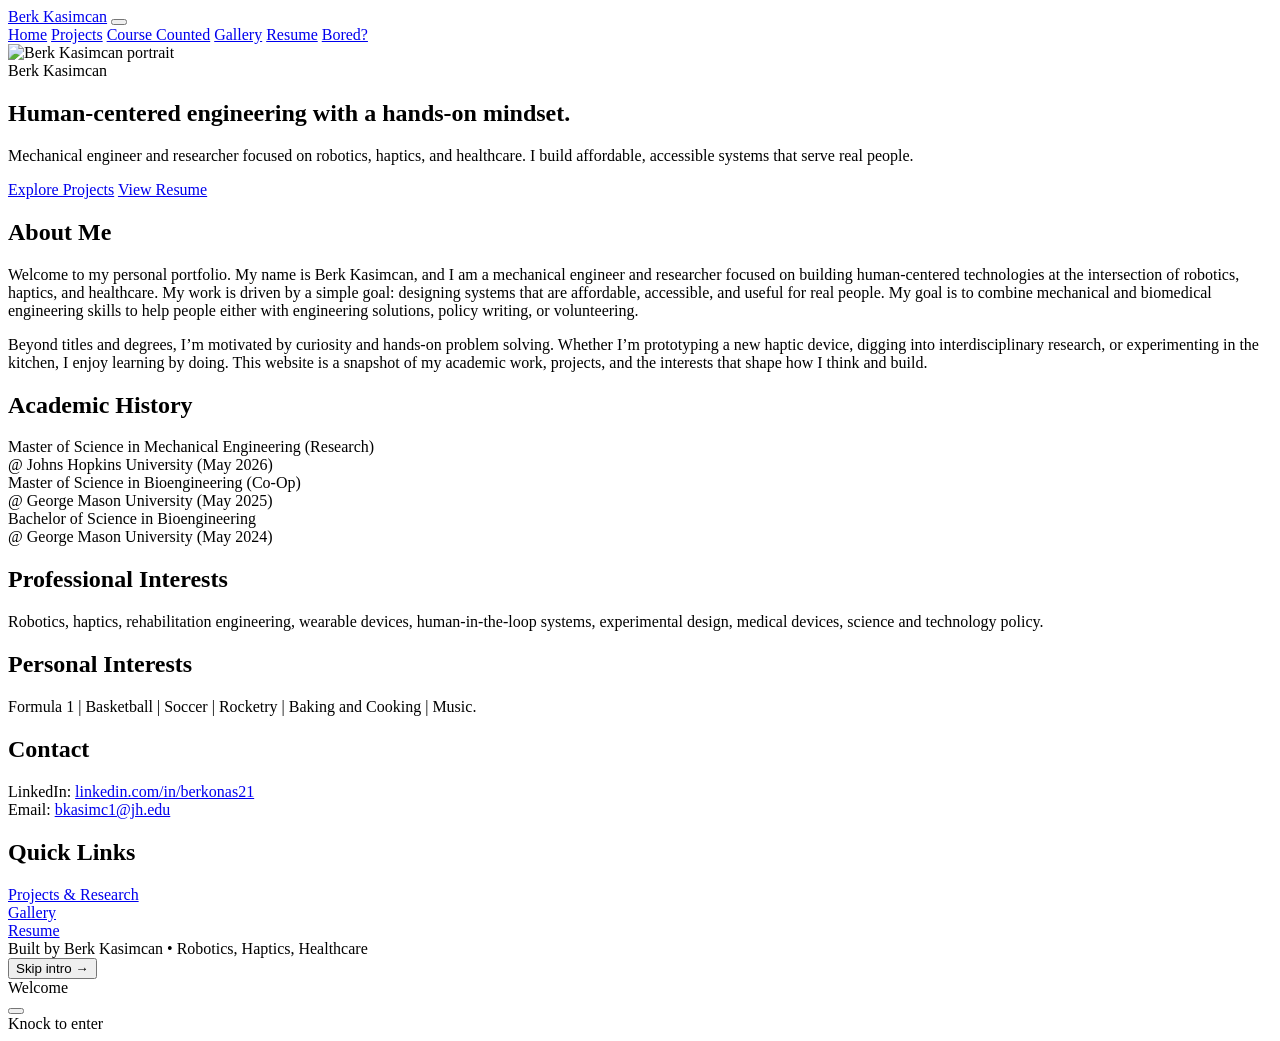
==== index.html @ 5b5a4e98 "Update index.html" ====
<!DOCTYPE html>
<html lang="en">
<head>
  <meta charset="UTF-8" />
  <meta name="viewport" content="width=device-width, initial-scale=1.0" />
  <title>Berk Kasimcan | Portfolio</title>
  <link rel="preconnect" href="https://fonts.googleapis.com" />
  <link rel="preconnect" href="https://fonts.gstatic.com" crossorigin />
  <link href="https://fonts.googleapis.com/css2?family=Manrope:wght@300;400;500;600;700&display=swap" rel="stylesheet" />
  <link rel="stylesheet" href="styles.css" />
</head>
<body>
  <div class="page">
    <header class="header">
      <nav class="nav">
        <a class="brand" href="index.html">Berk Kasimcan</a>
        <button class="nav-toggle" type="button" aria-label="Toggle navigation" aria-expanded="false" aria-controls="site-nav-links">
          <span></span>
          <span></span>
          <span></span>
        </button>
        <div class="nav-links" id="site-nav-links">
          <a href="index.html">Home</a>
          <a href="projects.html">Projects</a>
          <a href="courses.html">Course Counted</a>
          <a href="gallery.html">Gallery</a>
          <a href="resume.html">Resume</a>
          <a href="bored.html" target="_blank" rel="noopener">Bored?</a>
        </div>
      </nav>
    </header>

    <section class="hero">
      <div class="profile-block">
        <div class="profile-frame">
          <img
            src="assets/optimized/images/profile/IMG_0313.jpg"
            alt="Berk Kasimcan portrait"
            width="2400"
            height="3000"
            fetchpriority="high"
            decoding="async"
            onerror="this.onerror=null;this.src='assets/images/profile/IMG_0313.png';"
          />
        </div>
        <div class="profile-name">Berk Kasimcan</div>
      </div>
      <div class="hero-copy">
        <h1>Human-centered engineering with a hands-on mindset.</h1>
        <p>
          Mechanical engineer and researcher focused on robotics, haptics, and healthcare.
          I build affordable, accessible systems that serve real people.
        </p>
        <div class="cta-row">
          <a class="button" href="projects.html">Explore Projects</a>
          <a class="button secondary" href="resume.html">View Resume</a>
        </div>
      </div>
    </section>

    <section class="section">
      <div class="card">
        <h2>About Me</h2>
        <p>
          Welcome to my personal portfolio. My name is Berk Kasimcan, and I am a mechanical engineer and researcher
          focused on building human-centered technologies at the intersection of robotics, haptics, and healthcare.
          My work is driven by a simple goal: designing systems that are affordable, accessible, and useful for real people.
          My goal is to combine mechanical and biomedical engineering skills to help people either with engineering solutions,
          policy writing, or volunteering.
        </p>
        <p>
          Beyond titles and degrees, I’m motivated by curiosity and hands-on problem solving. Whether I’m prototyping a new
          haptic device, digging into interdisciplinary research, or experimenting in the kitchen, I enjoy learning by doing.
          This website is a snapshot of my academic work, projects, and the interests that shape how I think and build.
        </p>
      </div>

      <div class="stack">
        <div class="card">
          <h2>Academic History</h2>
          <div class="info-list">
            <div>
              Master of Science in Mechanical Engineering (Research)
              <span><br>@ Johns Hopkins University (May 2026)</span>
            </div>
            <div>
              Master of Science in Bioengineering (Co-Op)
              <span><br>@ George Mason University (May 2025)</span>
            </div>
            <div>
              Bachelor of Science in Bioengineering
              <span><br>@ George Mason University (May 2024)</span>
            </div>
          </div>
        </div>

        <div class="card">
          <h2>Professional Interests</h2>
          <p>
            Robotics, haptics, rehabilitation engineering, wearable devices, human-in-the-loop systems, experimental design,
            medical devices, science and technology policy.
          </p>
          <h2>Personal Interests</h2>
          <p>
            Formula 1 | Basketball | Soccer | Rocketry | Baking and Cooking | Music.
          </p>
        </div>
      </div>

      <div class="stack">
        <div class="card">
          <h2>Contact</h2>
          <div class="info-list">
            <div>LinkedIn: <span><a href="https://www.linkedin.com/in/berkonas21/" target="_blank" rel="noopener">linkedin.com/in/berkonas21</a></span></div>
            <div>Email: <span><a href="mailto:bkasimc1@jh.edu">bkasimc1@jh.edu</a></span></div>
          </div>
        </div>
        <div class="card">
          <h2>Quick Links</h2>
          <div class="info-list">
            <div><a href="projects.html">Projects & Research</a></div>
            <div><a href="gallery.html">Gallery</a></div>
            <div><a href="resume.html">Resume</a></div>
          </div>
        </div>
      </div>
    </section>

    <footer class="footer">
      Built by Berk Kasimcan • Robotics, Haptics, Healthcare
    </footer>
  </div>
  <script src="script.js" defer></script>
</body>
</html>
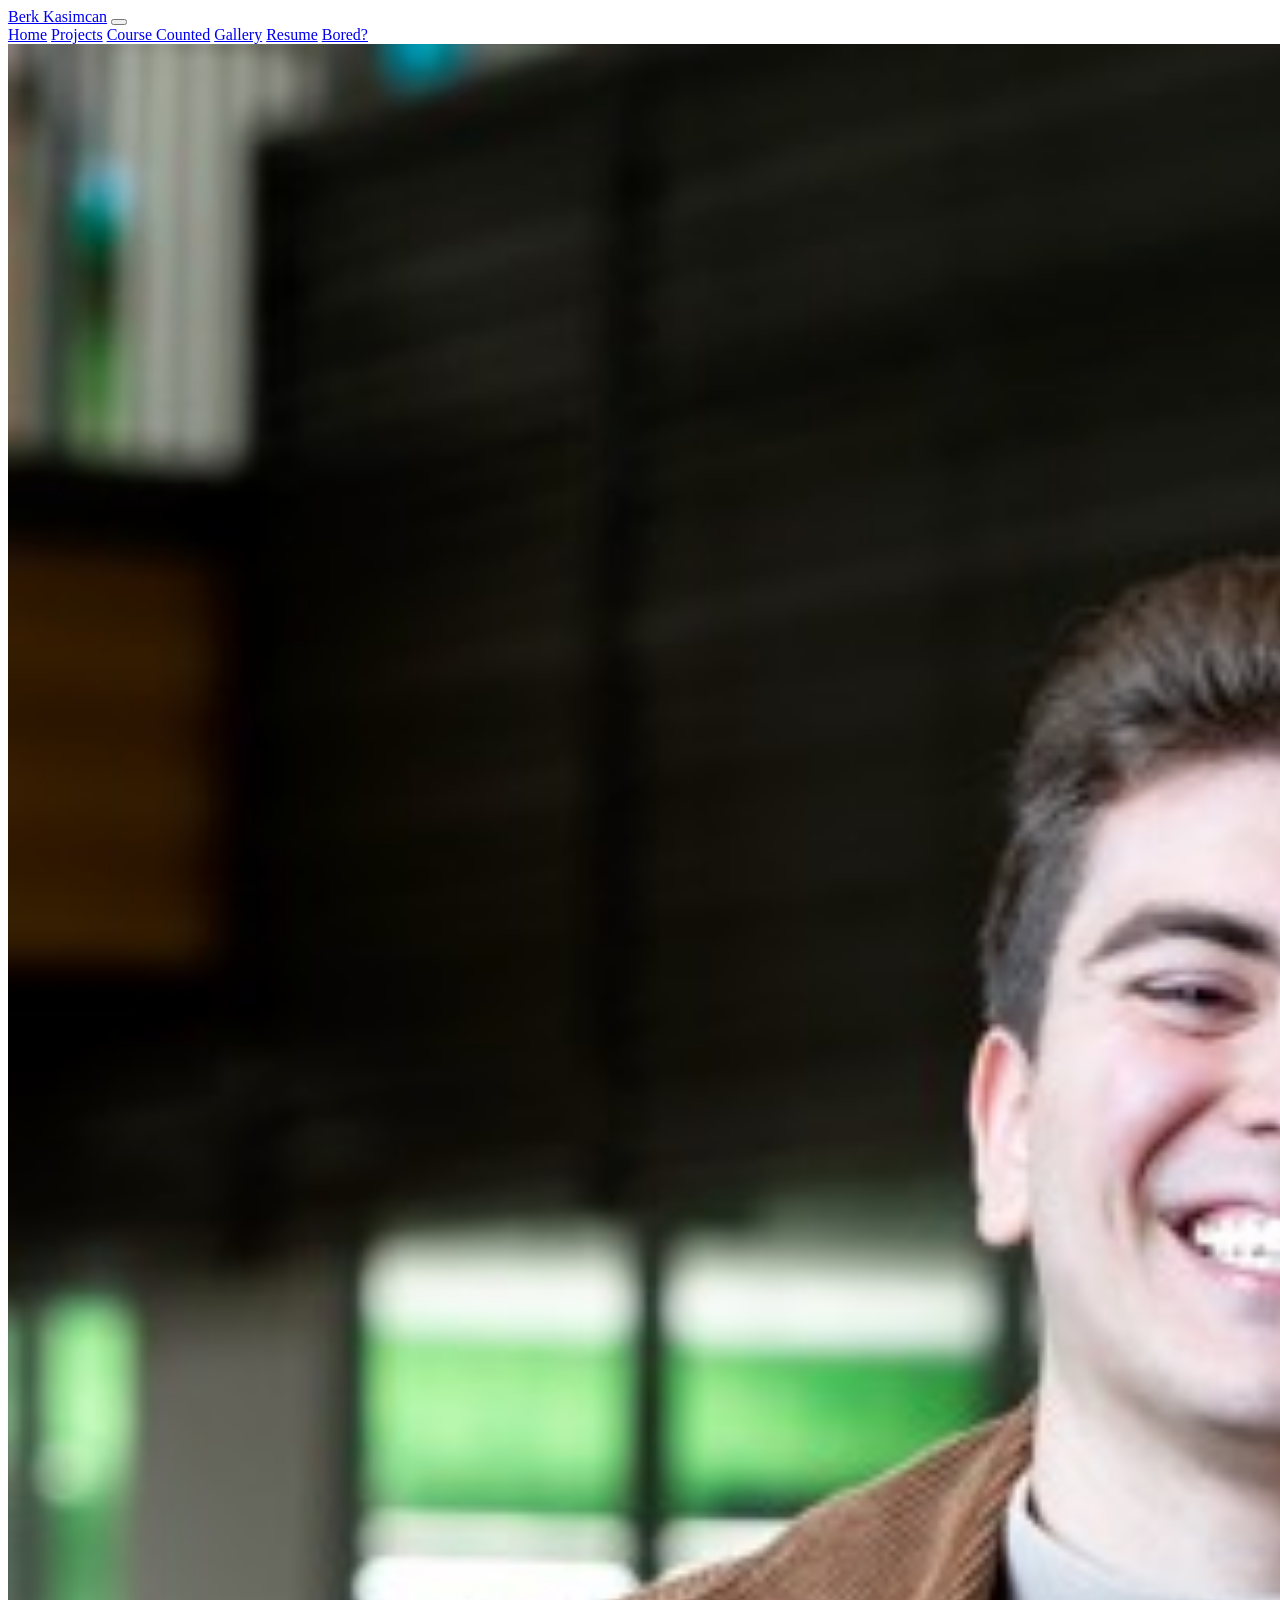
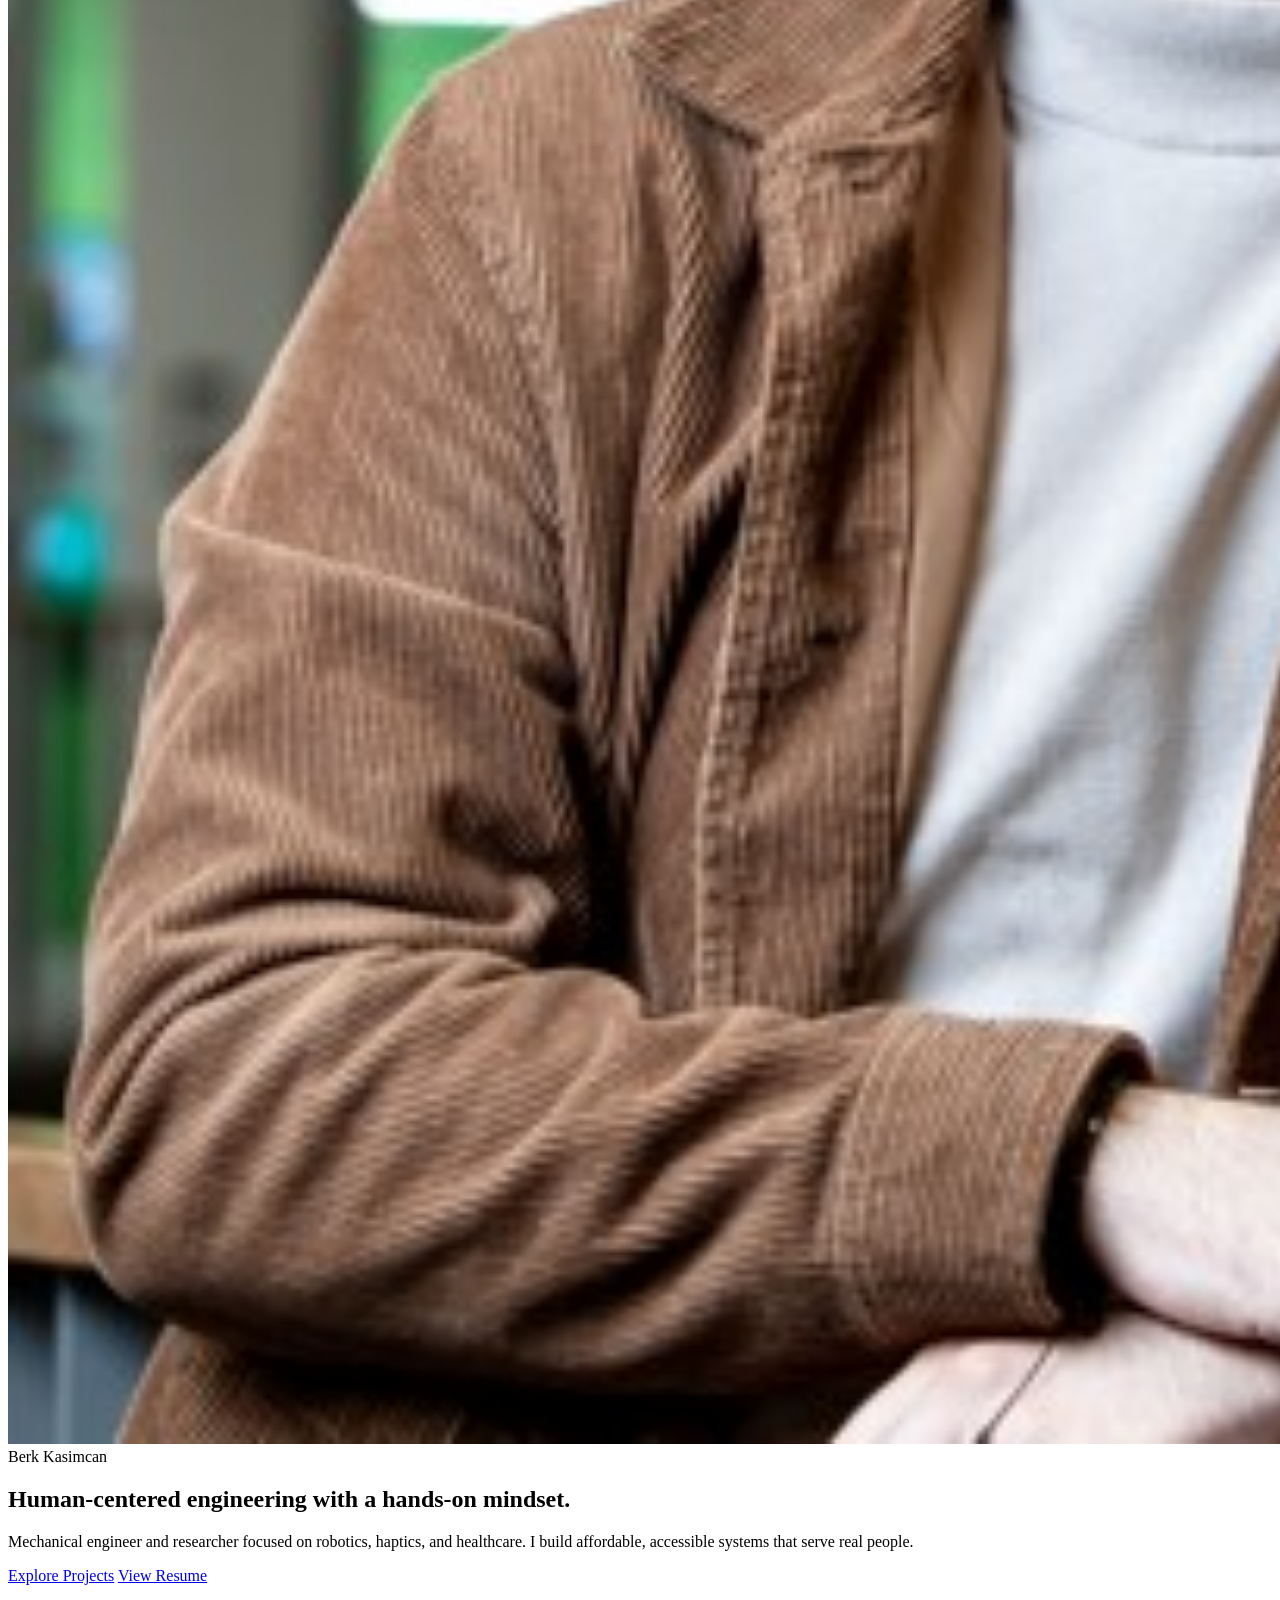
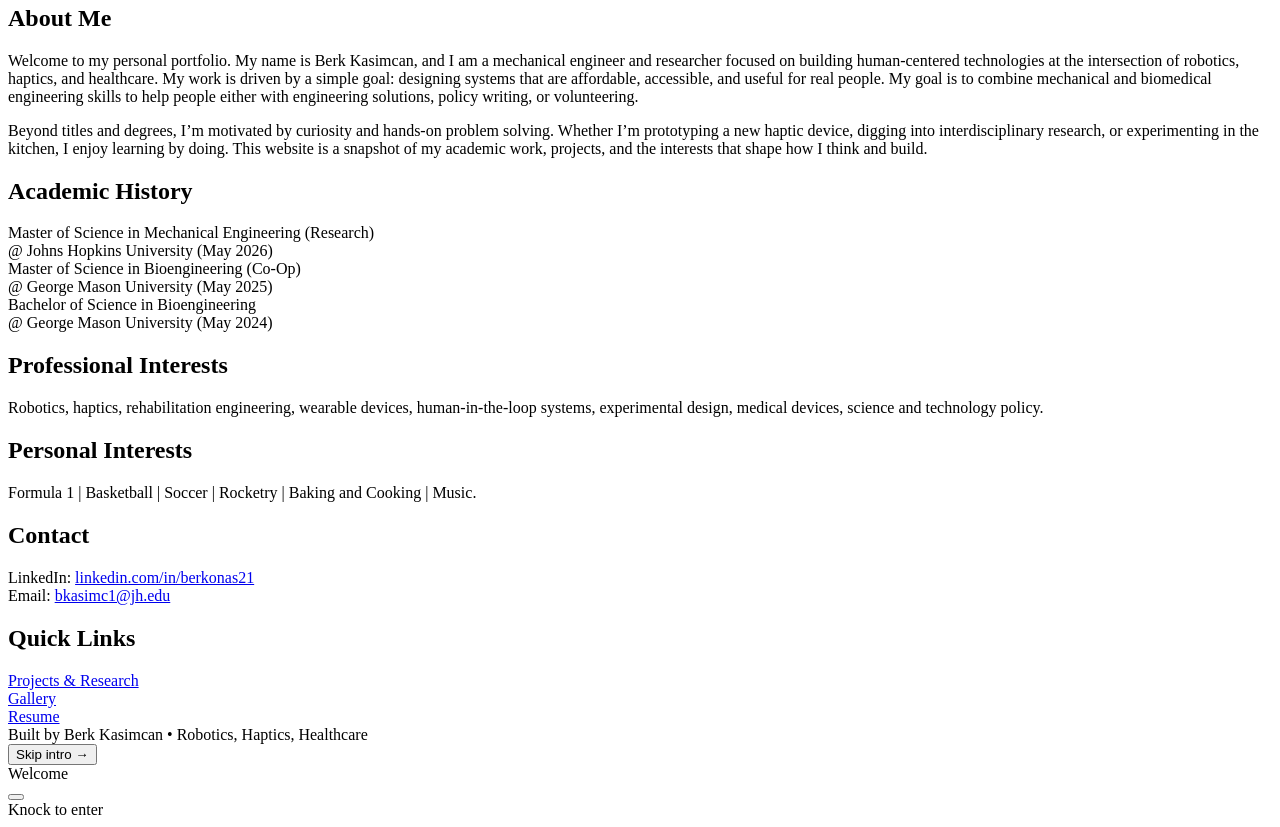
==== commit 2a1d7b89: "Optimize portfolio images for faster loading" ====
--- a/index.html
+++ b/index.html
@@ -4,6 +4,13 @@
   <meta charset="UTF-8" />
   <meta name="viewport" content="width=device-width, initial-scale=1.0" />
   <title>Berk Kasimcan | Portfolio</title>
+  <link
+    rel="preload"
+    as="image"
+    href="assets/optimized/images/profile/IMG_0313-960.jpg"
+    imagesrcset="assets/optimized/images/profile/IMG_0313-480.jpg 480w, assets/optimized/images/profile/IMG_0313-960.jpg 960w, assets/optimized/images/profile/IMG_0313-1440.jpg 1440w, assets/optimized/images/profile/IMG_0313.jpg 1800w"
+    imagesizes="(max-width: 720px) 78vw, 360px"
+  />
   <link rel="preconnect" href="https://fonts.googleapis.com" />
   <link rel="preconnect" href="https://fonts.gstatic.com" crossorigin />
   <link href="https://fonts.googleapis.com/css2?family=Manrope:wght@300;400;500;600;700&display=swap" rel="stylesheet" />
@@ -34,13 +41,16 @@
       <div class="profile-block">
         <div class="profile-frame">
           <img
-            src="assets/optimized/images/profile/IMG_0313.jpg"
+            src="assets/optimized/images/profile/IMG_0313-960.jpg"
+            srcset="assets/optimized/images/profile/IMG_0313-480.jpg 480w, assets/optimized/images/profile/IMG_0313-960.jpg 960w, assets/optimized/images/profile/IMG_0313-1440.jpg 1440w, assets/optimized/images/profile/IMG_0313.jpg 1800w"
+            sizes="(max-width: 720px) 78vw, 360px"
             alt="Berk Kasimcan portrait"
             width="2400"
             height="3000"
+            loading="eager"
             fetchpriority="high"
             decoding="async"
-            onerror="this.onerror=null;this.src='assets/images/profile/IMG_0313.png';"
+            onerror="this.onerror=null;this.removeAttribute('srcset');this.removeAttribute('sizes');this.src='assets/images/profile/IMG_0313.png';"
           />
         </div>
         <div class="profile-name">Berk Kasimcan</div>
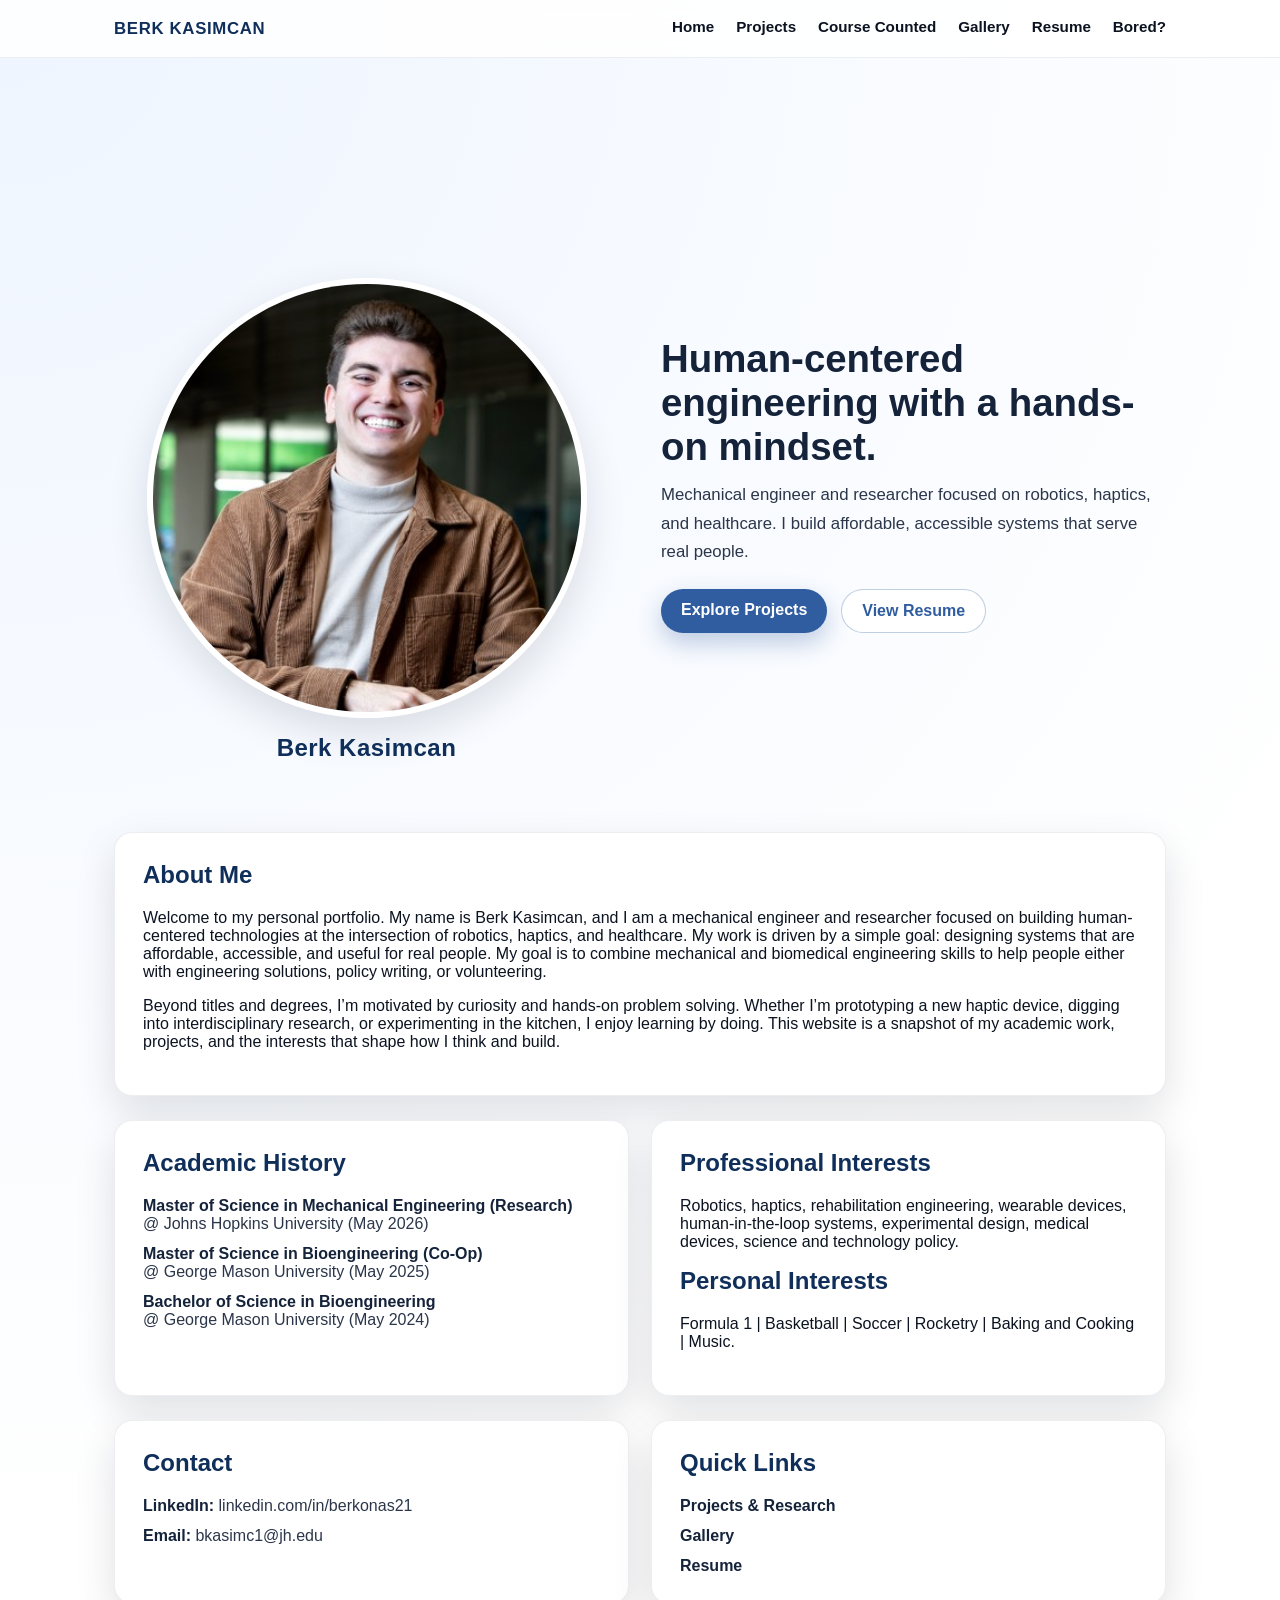
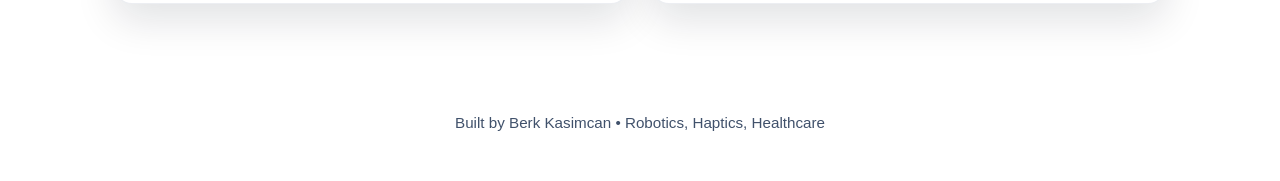
==== commit 4eaad407: "Upgrade homepage intro animation" ====
--- a/index.html
+++ b/index.html
@@ -4,6 +4,18 @@
   <meta charset="UTF-8" />
   <meta name="viewport" content="width=device-width, initial-scale=1.0" />
   <title>Berk Kasimcan | Portfolio</title>
+  <script>
+    (() => {
+      try {
+        const prefersReducedMotion = window.matchMedia("(prefers-reduced-motion: reduce)").matches;
+        if (!prefersReducedMotion && !sessionStorage.getItem("introSeenSession")) {
+          document.documentElement.classList.add("intro-pending");
+        }
+      } catch (err) {
+        // Ignore storage or media-query failures and fall back to loading the page normally.
+      }
+    })();
+  </script>
   <link
     rel="preload"
     as="image"
@@ -17,6 +29,50 @@
   <link rel="stylesheet" href="styles.css" />
 </head>
 <body>
+  <div id="intro-overlay" aria-hidden="true">
+    <button class="intro-skip" type="button" aria-label="Skip intro">Skip intro</button>
+    <div class="intro-noise" aria-hidden="true"></div>
+    <div class="intro-grid" aria-hidden="true"></div>
+    <div class="intro-beam" aria-hidden="true"></div>
+    <div class="intro-panel">
+      <div class="intro-topline">
+        <span>Berk Kasimcan</span>
+        <span>Portfolio</span>
+      </div>
+      <div class="intro-main">
+        <div class="intro-visual" aria-hidden="true">
+          <div class="intro-visual-ring intro-ring-one"></div>
+          <div class="intro-visual-ring intro-ring-two"></div>
+          <div class="intro-portrait-shell">
+            <img
+              src="assets/optimized/images/profile/IMG_0313-960.jpg"
+              srcset="assets/optimized/images/profile/IMG_0313-480.jpg 480w, assets/optimized/images/profile/IMG_0313-960.jpg 960w, assets/optimized/images/profile/IMG_0313-1440.jpg 1440w, assets/optimized/images/profile/IMG_0313.jpg 1800w"
+              sizes="(max-width: 780px) 48vw, 340px"
+              alt=""
+              width="2400"
+              height="3000"
+              decoding="async"
+              onerror="this.onerror=null;this.removeAttribute('srcset');this.removeAttribute('sizes');this.src='assets/images/profile/IMG_0313.png';"
+            />
+          </div>
+          <div class="intro-crosshair"></div>
+        </div>
+        <div class="intro-copy">
+          <p class="intro-kicker">Mechanical Engineer • Researcher</p>
+          <h2 class="intro-title">
+            <span>Robotics</span>
+            <span>Haptics</span>
+            <span>Healthcare</span>
+          </h2>
+          <p class="intro-summary">Human-centered systems built for real people.</p>
+        </div>
+      </div>
+      <div class="intro-status">
+        <span class="intro-status-dot"></span>
+        <span>Entering portfolio</span>
+      </div>
+    </div>
+  </div>
   <div class="page">
     <header class="header">
       <nav class="nav">
--- a/styles.css
+++ b/styles.css
@@ -0,0 +1,1859 @@
+:root {
+  --ink: #0b1320;
+  --ink-2: #14223a;
+  --blue: #2f5d9f;
+  --blue-2: #4a7bd1;
+  --sky: #e8f1ff;
+  --mist: #f6f9ff;
+  --accent: #0f2f5a;
+  --card: #ffffff;
+  --shadow: 0 16px 40px rgba(11, 19, 32, 0.12);
+}
+
+* {
+  box-sizing: border-box;
+}
+
+html {
+  scroll-behavior: smooth;
+}
+
+body {
+  margin: 0;
+  font-family: "Manrope", "Helvetica Neue", Helvetica, Arial, sans-serif;
+  color: var(--ink);
+  background: radial-gradient(circle at top left, #eef5ff 0%, #f7faff 35%, #ffffff 70%);
+}
+
+img {
+  max-width: 100%;
+  display: block;
+}
+
+a {
+  color: inherit;
+  text-decoration: none;
+}
+
+.page {
+  min-height: 100vh;
+  display: flex;
+  flex-direction: column;
+}
+
+.header {
+  position: sticky;
+  top: 0;
+  z-index: 10;
+  backdrop-filter: blur(10px);
+  background: rgba(255, 255, 255, 0.86);
+  border-bottom: 1px solid rgba(15, 47, 90, 0.08);
+}
+
+.nav {
+  max-width: 1100px;
+  margin: 0 auto;
+  padding: 18px 24px;
+  display: flex;
+  align-items: center;
+  justify-content: space-between;
+}
+
+.brand {
+  font-weight: 700;
+  font-size: 1.05rem;
+  letter-spacing: 0.04em;
+  text-transform: uppercase;
+  color: var(--accent);
+}
+
+.nav-links {
+  display: flex;
+  gap: 22px;
+  font-weight: 600;
+  font-size: 0.95rem;
+}
+
+.nav-toggle {
+  display: none;
+  width: 42px;
+  height: 42px;
+  border-radius: 10px;
+  border: 1px solid rgba(15, 47, 90, 0.2);
+  background: white;
+  color: var(--accent);
+  align-items: center;
+  justify-content: center;
+  gap: 5px;
+  flex-direction: column;
+  padding: 0;
+  cursor: pointer;
+}
+
+.nav-toggle span {
+  width: 18px;
+  height: 2px;
+  background: currentColor;
+  border-radius: 999px;
+}
+
+.nav-links a {
+  position: relative;
+  padding-bottom: 4px;
+}
+
+.nav-links a::after {
+  content: "";
+  position: absolute;
+  left: 0;
+  bottom: 0;
+  width: 0;
+  height: 2px;
+  background: var(--blue-2);
+  transition: width 0.25s ease;
+}
+
+.nav-links a:hover::after,
+.nav-links a:focus::after {
+  width: 100%;
+}
+
+.hero {
+  max-width: 1100px;
+  margin: 0 auto;
+  padding: 150px 24px 40px;
+  display: grid;
+  grid-template-columns: repeat(auto-fit, minmax(240px, 1fr));
+  align-items: center;
+  gap: 42px;
+}
+
+.hero-copy h1 {
+  font-size: clamp(2rem, 3vw, 2.8rem);
+  margin: 0 0 12px;
+  color: var(--ink-2);
+}
+
+.hero-copy p {
+  font-size: 1.05rem;
+  line-height: 1.7;
+  margin: 0 0 22px;
+  color: #2b364a;
+}
+
+.cta-row {
+  display: flex;
+  gap: 14px;
+  flex-wrap: wrap;
+}
+
+.button {
+  padding: 12px 20px;
+  border-radius: 999px;
+  background: var(--blue);
+  color: white;
+  font-weight: 600;
+  box-shadow: 0 10px 24px rgba(47, 93, 159, 0.3);
+}
+
+.button.secondary {
+  background: white;
+  color: var(--blue);
+  border: 1px solid rgba(47, 93, 159, 0.3);
+  box-shadow: none;
+  transition: transform 0.15s ease, background 0.15s ease, color 0.15s ease, border-color 0.15s ease;
+}
+
+.button.secondary:active,
+.button.secondary.clicked {
+  background: var(--accent);
+  color: white;
+  border-color: var(--accent);
+  transform: translateY(1px);
+}
+
+.profile-frame {
+  width: 440px;
+  height: 440px;
+  margin: 0 auto;
+  border-radius: 50%;
+  overflow: hidden;
+  border: 6px solid white;
+  box-shadow: var(--shadow);
+}
+
+.profile-frame img {
+  width: 100%;
+  height: 100%;
+  object-fit: cover;
+  object-position: 50% 70%;
+}
+
+.profile-frame picture {
+  width: 100%;
+  height: 100%;
+  display: block;
+}
+
+.profile-block {
+  display: grid;
+  place-items: center;
+  gap: 16px;
+  margin-top: 70px;
+}
+
+.profile-name {
+  font-weight: 700;
+  font-size: 1.5rem;
+  letter-spacing: 0.02em;
+  color: var(--accent);
+}
+
+@media (max-width: 1000px) {
+  .hero {
+    padding-top: 110px;
+    gap: 28px;
+  }
+
+  .profile-frame {
+    width: min(50vw, 360px);
+    height: min(50vw, 360px);
+  }
+
+  .profile-block {
+    margin-top: 12px;
+  }
+}
+
+.resume-section {
+  max-width: 1400px;
+}
+
+.resume-card {
+  padding: 18px;
+  background: #ffffff;
+  box-shadow: 0 22px 50px rgba(11, 19, 32, 0.12);
+}
+
+.resume-frame {
+  width: 100%;
+  height: 98vh;
+  border: none;
+  border-radius: 12px;
+}
+
+.resume-fullscreen {
+  position: fixed;
+  inset: 0;
+  width: 100vw;
+  height: 100vh;
+  border: none;
+  background: white;
+}
+
+.resume-back {
+  position: fixed;
+  top: 18px;
+  left: 18px;
+  z-index: 20;
+  background: rgba(11, 19, 32, 0.75);
+  color: white;
+  padding: 10px 16px;
+  border-radius: 999px;
+  font-weight: 600;
+  letter-spacing: 0.01em;
+}
+
+.section {
+  max-width: 1100px;
+  margin: 0 auto;
+  padding: 30px 24px 80px;
+}
+
+.card {
+  background: var(--card);
+  border-radius: 18px;
+  padding: 28px;
+  box-shadow: var(--shadow);
+  border: 1px solid rgba(15, 47, 90, 0.08);
+}
+
+.card h2 {
+  margin-top: 0;
+  color: var(--accent);
+}
+
+.stack {
+  display: grid;
+  grid-template-columns: repeat(auto-fit, minmax(250px, 1fr));
+  gap: 22px;
+  margin-top: 24px;
+}
+
+.info-list {
+  display: grid;
+  gap: 12px;
+  font-weight: 600;
+  color: var(--ink-2);
+}
+
+.info-list span {
+  font-weight: 500;
+  color: #2b364a;
+}
+
+.footer {
+  margin-top: auto;
+  padding: 30px 24px 50px;
+  color: #40516b;
+  text-align: center;
+  font-size: 0.95rem;
+}
+
+.page-title {
+  font-size: clamp(1.8rem, 2.4vw, 2.4rem);
+  margin: 0 0 18px;
+  color: var(--ink-2);
+}
+
+.gallery-grid {
+  display: grid;
+  grid-template-columns: repeat(auto-fit, minmax(220px, 1fr));
+  gap: 16px;
+}
+
+.gallery-item {
+  border: none;
+  border-radius: 18px;
+  overflow: hidden;
+  background: #f4f7ff;
+  border: 1px solid rgba(15, 47, 90, 0.12);
+  aspect-ratio: 4 / 3;
+  cursor: pointer;
+  padding: 0;
+  box-shadow: 0 12px 24px rgba(11, 19, 32, 0.08);
+  transform: translateZ(0);
+  transition: transform 0.25s ease, box-shadow 0.25s ease;
+}
+
+.gallery-item img {
+  width: 100%;
+  height: 100%;
+  object-fit: cover;
+  display: block;
+  transform: scale(1);
+  transition: transform 0.3s ease;
+}
+
+.gallery-item:focus-visible {
+  outline: 3px solid rgba(74, 123, 209, 0.6);
+  outline-offset: 3px;
+}
+
+@media (hover: hover) and (pointer: fine) {
+  .gallery-item:hover {
+    transform: translateY(-5px);
+    box-shadow: 0 20px 36px rgba(11, 19, 32, 0.18);
+  }
+
+  .gallery-item:hover img {
+    transform: scale(1.04);
+  }
+}
+
+.project-card {
+  display: grid;
+  gap: 12px;
+  padding: 22px;
+  border-radius: 16px;
+  background: white;
+  border: 1px solid rgba(15, 47, 90, 0.08);
+  box-shadow: 0 8px 24px rgba(11, 19, 32, 0.08);
+}
+
+.project-card h3 {
+  margin: 0;
+  color: var(--accent);
+}
+
+.project-meta {
+  font-weight: 600;
+  color: #4f5f78;
+  font-size: 0.95rem;
+}
+
+@media (max-width: 860px) {
+  .nav {
+    padding: 14px 16px;
+    display: grid;
+    grid-template-columns: 1fr auto;
+    align-items: center;
+    gap: 10px;
+  }
+
+  .brand {
+    font-size: 0.98rem;
+  }
+
+  .nav-toggle {
+    display: inline-flex;
+  }
+
+  .nav-links {
+    display: flex;
+    grid-column: 1 / -1;
+    flex-direction: column;
+    gap: 0;
+    padding: 6px 8px;
+    border: 1px solid rgba(15, 47, 90, 0.12);
+    border-radius: 12px;
+    background: rgba(255, 255, 255, 0.97);
+    box-shadow: 0 10px 24px rgba(11, 19, 32, 0.08);
+  }
+
+  .nav.nav-ready .nav-links {
+    display: none;
+  }
+
+  .nav.nav-ready.nav-open .nav-links {
+    display: flex;
+  }
+
+  .nav-links a {
+    padding: 12px 10px;
+    border-radius: 8px;
+    border-bottom: 1px solid rgba(15, 47, 90, 0.08);
+  }
+
+  .nav-links a:last-child {
+    border-bottom: none;
+  }
+
+  .nav-links a::after {
+    display: none;
+  }
+
+  .nav-links a:hover,
+  .nav-links a:focus-visible {
+    background: #edf4ff;
+  }
+
+  .hero {
+    padding: 92px 16px 20px;
+    grid-template-columns: 1fr;
+    gap: 22px;
+    text-align: center;
+  }
+
+  .profile-block {
+    margin-top: 0;
+  }
+
+  .profile-frame {
+    width: min(72vw, 300px);
+    height: min(72vw, 300px);
+    border-width: 4px;
+  }
+
+  .profile-name {
+    font-size: 1.2rem;
+  }
+
+  .hero-copy p {
+    font-size: 1rem;
+  }
+
+  .cta-row {
+    justify-content: center;
+  }
+
+  .button {
+    width: 100%;
+    max-width: 280px;
+    text-align: center;
+  }
+
+  .section {
+    padding: 20px 16px 52px;
+  }
+
+  .card {
+    padding: 20px;
+  }
+
+  .footer {
+    padding: 24px 16px 34px;
+  }
+}
+
+@media (max-width: 460px) {
+  .brand {
+    letter-spacing: 0.02em;
+    text-transform: none;
+  }
+
+  .hero-copy h1 {
+    font-size: clamp(1.55rem, 7vw, 1.95rem);
+  }
+
+  .stack {
+    gap: 16px;
+    margin-top: 16px;
+  }
+}
+
+.game-card {
+  display: grid;
+  gap: 16px;
+}
+
+.games-stack {
+  grid-template-columns: 1fr;
+  gap: 12px;
+}
+
+.game-head {
+  display: flex;
+  align-items: center;
+  justify-content: space-between;
+  gap: 16px;
+}
+
+.game-sub {
+  margin: 0;
+  color: #40516b;
+}
+
+.wordle-board {
+  display: grid;
+  gap: 10px;
+  justify-content: center;
+}
+
+.wordle-row {
+  display: grid;
+  grid-template-columns: repeat(5, 44px);
+  gap: 10px;
+  justify-content: start;
+}
+
+.wordle-cell {
+  width: 44px;
+  height: 44px;
+  border-radius: 10px;
+  border: 2px solid rgba(15, 47, 90, 0.2);
+  display: grid;
+  place-items: center;
+  font-weight: 700;
+  background: #f5f8ff;
+  text-transform: uppercase;
+}
+
+.wordle-cell.correct {
+  background: #2f5d9f;
+  border-color: #2f5d9f;
+  color: white;
+}
+
+.wordle-cell.present {
+  background: #6fa0ff;
+  border-color: #6fa0ff;
+  color: white;
+}
+
+.wordle-cell.absent {
+  background: #cfd7e6;
+  border-color: #cfd7e6;
+  color: #2b364a;
+}
+
+.wordle-keyboard {
+  display: grid;
+  gap: 8px;
+}
+
+.keyboard-row {
+  display: flex;
+  flex-wrap: wrap;
+  gap: 8px;
+}
+
+.key {
+  flex: 1 0 32px;
+  padding: 10px 8px;
+  border-radius: 10px;
+  border: none;
+  background: #e8f1ff;
+  color: #1f2b3d;
+  font-weight: 700;
+  cursor: pointer;
+}
+
+.key.correct {
+  background: #2f5d9f;
+  color: white;
+}
+
+.key.present {
+  background: #6fa0ff;
+  color: white;
+}
+
+.key.absent {
+  background: #cfd7e6;
+  color: #2b364a;
+}
+
+.game-status {
+  font-weight: 600;
+  color: #2f3f57;
+}
+
+.chess-wrap {
+  display: grid;
+  grid-template-columns: minmax(260px, 360px) 1fr;
+  gap: 20px;
+  align-items: start;
+}
+
+.snake-wrap {
+  display: grid;
+  grid-template-columns: minmax(260px, 420px) 1fr;
+  gap: 20px;
+  align-items: start;
+}
+
+#snake-canvas {
+  width: min(420px, 92vw);
+  height: auto;
+  border-radius: 16px;
+  border: 1px solid rgba(15, 47, 90, 0.18);
+  box-shadow: 0 12px 28px rgba(11, 19, 32, 0.12);
+  background: #f4f7ff;
+}
+
+.snake-panel {
+  display: grid;
+  gap: 12px;
+}
+
+.snake-score {
+  font-weight: 700;
+  color: #1f2b3d;
+}
+
+.chess-panel {
+  display: grid;
+  gap: 14px;
+}
+
+.quote-card {
+  padding: 16px;
+  border-radius: 14px;
+  background: #e8f1ff;
+  border: 1px solid rgba(15, 47, 90, 0.15);
+  font-weight: 600;
+  color: #1f2b3d;
+}
+
+.joke-preview {
+  font-weight: 700;
+  font-size: 1.1rem;
+  color: #1f2b3d;
+}
+
+.joke-bar {
+  position: fixed;
+  left: 0;
+  right: 0;
+  bottom: 0;
+  padding: 14px 22px;
+  background: linear-gradient(90deg, #0f2f5a 0%, #2f5d9f 100%);
+  color: white;
+  font-weight: 600;
+  text-align: center;
+  transform: translateY(100%);
+  opacity: 0;
+  transition: transform 0.6s ease, opacity 0.6s ease;
+}
+
+.joke-bar.show {
+  transform: translateY(0);
+  opacity: 1;
+}
+
+/* Clamp Utilities */
+.clamp-1,
+.clamp-2,
+.clamp-3 {
+  display: -webkit-box;
+  -webkit-box-orient: vertical;
+  overflow: hidden;
+}
+
+.clamp-1 {
+  -webkit-line-clamp: 1;
+}
+
+.clamp-2 {
+  -webkit-line-clamp: 2;
+}
+
+.clamp-3 {
+  -webkit-line-clamp: 3;
+}
+
+/* Courses */
+.courses-intro p {
+  max-width: 820px;
+}
+
+.courses-category {
+  margin-top: 56px;
+}
+
+.courses-category h2 {
+  margin: 0 0 16px;
+  color: var(--accent);
+}
+
+.courses-category:first-of-type {
+  margin-top: 24px;
+}
+
+.courses-grid {
+  display: grid;
+  grid-template-columns: repeat(auto-fit, minmax(260px, 1fr));
+  gap: 18px;
+  align-items: stretch;
+}
+
+.course-card {
+  background: transparent;
+  perspective: 1200px;
+  min-height: 260px;
+  height: 100%;
+  width: 100%;
+  outline: none;
+}
+
+.course-card:focus-visible .course-card-inner {
+  box-shadow: 0 0 0 3px rgba(74, 123, 209, 0.6);
+}
+
+.course-card-inner {
+  position: relative;
+  width: 100%;
+  height: 100%;
+  transform-style: preserve-3d;
+  transition: transform 0.6s ease;
+}
+
+.course-card.is-flipped .course-card-inner {
+  transform: rotateY(180deg);
+}
+
+.course-card-face {
+  position: absolute;
+  inset: 0;
+  width: 100%;
+  height: 100%;
+  padding: 20px;
+  border-radius: 16px;
+  background: white;
+  border: 1px solid rgba(15, 47, 90, 0.1);
+  box-shadow: 0 12px 28px rgba(11, 19, 32, 0.08);
+  backface-visibility: hidden;
+  display: flex;
+  flex-direction: column;
+  gap: 10px;
+  overflow: hidden;
+}
+
+.course-card-front h3,
+.course-card-back h3 {
+  margin: 0;
+  color: var(--ink-2);
+}
+
+.course-instructor,
+.course-school {
+  margin: 0;
+  font-weight: 600;
+  color: #2f3f57;
+}
+
+.course-desc {
+  margin: 0;
+  color: #2b364a;
+  line-height: 1.55;
+  overflow: hidden;
+  flex: 1;
+}
+
+.course-card.is-flipped .course-desc {
+  -webkit-line-clamp: unset;
+  display: block;
+  overflow-y: auto;
+  padding-right: 6px;
+}
+
+.course-footer {
+  margin-top: auto;
+  display: flex;
+  justify-content: space-between;
+  align-items: center;
+  gap: 10px;
+}
+
+.course-hint {
+  font-size: 0.82rem;
+  color: #66748b;
+  font-weight: 600;
+}
+
+.course-tag {
+  margin-top: auto;
+  display: inline-flex;
+  align-items: center;
+  justify-content: center;
+  padding: 6px 12px;
+  border-radius: 999px;
+  font-size: 0.85rem;
+  font-weight: 700;
+  color: var(--accent);
+  background: #e8f1ff;
+  border: 1px solid rgba(15, 47, 90, 0.15);
+  width: fit-content;
+}
+
+.course-title {
+  margin: 0;
+}
+
+.course-divider {
+  height: 1px;
+  background: rgba(15, 47, 90, 0.1);
+  border-radius: 999px;
+}
+
+.course-card-front h3,
+.course-card-back h3 {
+  margin: 0;
+  line-height: 1.35;
+}
+
+.course-card-front .course-instructor {
+  font-size: 0.95rem;
+}
+
+.course-card-back .course-desc {
+  font-size: 0.95rem;
+}
+
+.course-card-back {
+  transform: rotateY(180deg);
+}
+
+@media (max-width: 640px) {
+  .course-card {
+    min-height: 220px;
+  }
+}
+
+@media (prefers-reduced-motion: reduce) {
+  .course-card-inner {
+    transition: none;
+  }
+
+  .course-card-face {
+    transition: opacity 0.2s ease;
+  }
+
+  .course-card.is-flipped .course-card-inner {
+    transform: none;
+  }
+
+  .course-card-back {
+    transform: none;
+    opacity: 0;
+  }
+
+  .course-card.is-flipped .course-card-back {
+    opacity: 1;
+  }
+
+  .course-card.is-flipped .course-card-front {
+    opacity: 0;
+  }
+}
+
+/* Portfolio Projects */
+.projects-portfolio {
+  padding-top: 40px;
+}
+
+.projects-header {
+  max-width: 980px;
+  margin: 0 auto 24px;
+}
+
+.projects-header p {
+  margin-top: 8px;
+  color: #2b364a;
+}
+
+.project-filters {
+  max-width: 980px;
+  margin: 0 auto 28px;
+  display: flex;
+  flex-wrap: wrap;
+  gap: 10px;
+}
+
+.filter-chip {
+  border: 1px solid rgba(47, 93, 159, 0.3);
+  background: white;
+  color: var(--blue);
+  padding: 8px 14px;
+  border-radius: 999px;
+  font-weight: 600;
+  cursor: pointer;
+  transition: background 0.2s ease, color 0.2s ease, border-color 0.2s ease;
+}
+
+.filter-chip.active {
+  background: var(--accent);
+  color: white;
+  border-color: var(--accent);
+}
+
+.projects-list {
+  max-width: 980px;
+  margin: 0 auto;
+  display: grid;
+  gap: 22px;
+}
+
+.project-card {
+  background: white;
+  border-radius: 20px;
+  border: 1px solid rgba(15, 47, 90, 0.08);
+  box-shadow: 0 16px 40px rgba(11, 19, 32, 0.12);
+  overflow: hidden;
+  transition: transform 0.2s ease, box-shadow 0.2s ease;
+}
+
+@media (hover: hover) and (pointer: fine) {
+  .project-card:hover {
+    transform: translateY(-4px);
+    box-shadow: 0 22px 48px rgba(11, 19, 32, 0.16);
+  }
+}
+
+.project-toggle {
+  width: 100%;
+  border: none;
+  background: transparent;
+  padding: 0;
+  text-align: left;
+  cursor: pointer;
+}
+
+.project-toggle:focus-visible {
+  outline: 3px solid rgba(74, 123, 209, 0.6);
+  outline-offset: -3px;
+}
+
+.project-header {
+  display: grid;
+  grid-template-columns: minmax(200px, 280px) 1fr;
+  gap: 20px;
+  padding: 22px;
+  align-items: stretch;
+  min-height: 260px;
+}
+
+.project-cover {
+  border-radius: 16px;
+  overflow: hidden;
+  background: #f4f7ff;
+  border: 1px solid rgba(15, 47, 90, 0.1);
+  min-height: 180px;
+  aspect-ratio: 4 / 3;
+  display: grid;
+  place-items: center;
+  position: relative;
+}
+
+.project-cover img {
+  width: 100%;
+  height: 100%;
+  object-fit: cover;
+  display: block;
+}
+
+.project-model {
+  position: relative;
+}
+
+.project-model canvas {
+  width: 100%;
+  height: 100%;
+  display: block;
+  cursor: grab;
+}
+
+.model-loading {
+  position: absolute;
+  inset: 0;
+  display: grid;
+  place-items: center;
+  font-weight: 600;
+  color: #5a6a84;
+}
+
+.model-reset {
+  position: absolute;
+  right: 12px;
+  bottom: 12px;
+  padding: 8px 12px;
+  border-radius: 999px;
+  border: none;
+  background: rgba(11, 19, 32, 0.8);
+  color: white;
+  font-weight: 600;
+  cursor: pointer;
+}
+
+.project-meta {
+  display: flex;
+  flex-direction: column;
+  gap: 10px;
+}
+
+.project-meta h3 {
+  margin: 0;
+  color: var(--ink-2);
+  line-height: 1.3;
+}
+
+.project-subtitle {
+  font-size: 0.95rem;
+  font-weight: 600;
+  color: #4f5f78;
+}
+
+.project-blurb {
+  margin: 0;
+  color: #2b364a;
+  line-height: 1.6;
+}
+
+.project-tags {
+  display: flex;
+  flex-wrap: wrap;
+  gap: 8px;
+}
+
+.project-tag {
+  background: #e8f1ff;
+  color: var(--accent);
+  font-weight: 600;
+  font-size: 0.85rem;
+  padding: 6px 10px;
+  border-radius: 999px;
+  border: 1px solid rgba(15, 47, 90, 0.12);
+}
+
+.project-hint {
+  margin-top: auto;
+  font-size: 0.85rem;
+  color: #5a6a84;
+  font-weight: 600;
+}
+
+.project-panel {
+  max-height: 0;
+  overflow: hidden;
+  opacity: 0;
+  transition: max-height 0.5s ease, opacity 0.4s ease;
+  border-top: 1px solid rgba(15, 47, 90, 0.08);
+}
+
+.project-panel-inner {
+  padding: 22px;
+  display: grid;
+  gap: 18px;
+}
+
+.project-panel.open {
+  opacity: 1;
+}
+
+.project-gallery {
+  display: grid;
+  grid-template-columns: repeat(auto-fit, minmax(200px, 1fr));
+  gap: 12px;
+}
+
+.project-gallery-item {
+  border-radius: 14px;
+  overflow: hidden;
+  border: 1px solid rgba(15, 47, 90, 0.1);
+  background: #f4f7ff;
+  position: relative;
+  aspect-ratio: 4 / 3;
+}
+
+.project-gallery-item img {
+  width: 100%;
+  height: 100%;
+  object-fit: cover;
+  display: block;
+}
+
+.project-gallery-item video {
+  width: 100%;
+  height: 100%;
+  display: block;
+  object-fit: cover;
+}
+
+.project-gallery-item iframe {
+  width: 100%;
+  height: 100%;
+  display: block;
+  border: 0;
+}
+
+.project-text {
+  display: grid;
+  gap: 10px;
+  color: #2b364a;
+  line-height: 1.65;
+}
+
+.project-hero {
+  display: flex;
+  flex-wrap: wrap;
+  align-items: center;
+  justify-content: space-between;
+  gap: 12px;
+}
+
+.project-hero h4 {
+  margin: 0;
+  color: var(--ink-2);
+}
+
+.project-meta-line {
+  margin: 4px 0 0;
+  color: #4f5f78;
+  font-size: 0.92rem;
+}
+
+.project-section {
+  display: grid;
+  gap: 8px;
+}
+
+.project-section ul {
+  margin: 0;
+  padding-left: 18px;
+  display: grid;
+  gap: 6px;
+}
+
+.project-section-title {
+  margin: 0;
+  color: var(--ink-2);
+}
+
+.project-highlights {
+  display: grid;
+  gap: 8px;
+  padding-left: 18px;
+  margin: 0;
+}
+
+.project-tech {
+  display: flex;
+  flex-wrap: wrap;
+  gap: 8px;
+}
+
+.project-subprojects {
+  display: grid;
+  gap: 16px;
+}
+
+.project-subproject {
+  border: 1px solid rgba(15, 47, 90, 0.08);
+  border-radius: 14px;
+  padding: 14px;
+  background: #fbfdff;
+  display: grid;
+  gap: 8px;
+}
+
+.project-subproject h5 {
+  margin: 0;
+  color: var(--ink-2);
+}
+
+.project-links {
+  display: flex;
+  flex-wrap: wrap;
+  gap: 10px;
+}
+
+.link-button {
+  padding: 10px 16px;
+  border-radius: 999px;
+  background: var(--blue);
+  color: white;
+  font-weight: 600;
+  border: none;
+  display: inline-flex;
+  align-items: center;
+  justify-content: center;
+  gap: 6px;
+}
+
+.link-button.secondary {
+  background: white;
+  color: var(--blue);
+  border: 1px solid rgba(47, 93, 159, 0.3);
+}
+
+.link-button.disabled {
+  opacity: 0.6;
+  pointer-events: none;
+}
+
+.project-card.reveal {
+  opacity: 0;
+  transform: translateY(18px);
+  transition: opacity 0.5s ease, transform 0.5s ease;
+}
+
+.project-card.reveal.is-visible {
+  opacity: 1;
+  transform: translateY(0);
+}
+
+@media (max-width: 820px) {
+  .project-header {
+    grid-template-columns: 1fr;
+    min-height: 220px;
+  }
+}
+
+@media (prefers-reduced-motion: reduce) {
+  .project-card.reveal {
+    opacity: 1;
+    transform: none;
+    transition: none;
+  }
+
+  .project-panel {
+    transition: none;
+  }
+}
+
+/* Lightbox */
+.lightbox {
+  position: fixed;
+  inset: 0;
+  background: rgba(11, 19, 32, 0.75);
+  display: none;
+  align-items: center;
+  justify-content: center;
+  padding: 24px;
+  z-index: 50;
+}
+
+.lightbox.open {
+  display: flex;
+}
+
+.lightbox img {
+  max-width: min(1000px, 90vw);
+  max-height: 85vh;
+  border-radius: 16px;
+  box-shadow: 0 20px 60px rgba(11, 19, 32, 0.4);
+}
+
+.lightbox button {
+  position: absolute;
+  top: 20px;
+  right: 20px;
+  background: white;
+  border: none;
+  border-radius: 999px;
+  padding: 10px 14px;
+  font-weight: 700;
+  cursor: pointer;
+}
+
+@media (max-width: 900px) {
+  .snake-wrap {
+    grid-template-columns: 1fr;
+  }
+}
+
+/* Intro Overlay */
+html.intro-pending,
+html.intro-pending body,
+body.intro-active {
+  overflow: hidden;
+}
+
+#intro-overlay {
+  position: fixed;
+  inset: 0;
+  z-index: 2000;
+  display: none;
+  overflow: hidden;
+  background:
+    radial-gradient(circle at 20% 18%, rgba(54, 105, 199, 0.2), transparent 26%),
+    radial-gradient(circle at 78% 16%, rgba(91, 140, 227, 0.18), transparent 24%),
+    linear-gradient(180deg, #07101d 0%, #08111f 54%, #050b15 100%);
+  color: #f4f7ff;
+  isolation: isolate;
+  cursor: pointer;
+}
+
+html.intro-pending #intro-overlay,
+body.intro-active #intro-overlay {
+  display: grid;
+  place-items: center;
+}
+
+#intro-overlay::before,
+#intro-overlay::after {
+  content: "";
+  position: absolute;
+  inset: 0;
+  pointer-events: none;
+}
+
+#intro-overlay::before {
+  background:
+    radial-gradient(circle at center, rgba(255, 255, 255, 0.05), transparent 42%),
+    radial-gradient(circle at 50% 72%, rgba(95, 146, 244, 0.16), transparent 34%);
+  opacity: 0.9;
+}
+
+#intro-overlay::after {
+  background: linear-gradient(180deg, rgba(6, 12, 24, 0.08), rgba(2, 5, 12, 0.52));
+}
+
+.intro-noise,
+.intro-grid,
+.intro-beam {
+  position: absolute;
+  inset: 0;
+  pointer-events: none;
+}
+
+.intro-noise {
+  opacity: 0.09;
+  background-image:
+    radial-gradient(circle at 20% 20%, rgba(255, 255, 255, 0.8) 0.7px, transparent 1px),
+    radial-gradient(circle at 80% 35%, rgba(255, 255, 255, 0.8) 0.7px, transparent 1px),
+    radial-gradient(circle at 42% 78%, rgba(255, 255, 255, 0.65) 0.8px, transparent 1px);
+  background-size: 220px 220px, 280px 280px, 320px 320px;
+  animation: introNoiseDrift 18s linear infinite;
+}
+
+.intro-grid {
+  inset: auto -12% -34%;
+  height: 76vh;
+  opacity: 0.28;
+  background-image:
+    linear-gradient(rgba(136, 173, 238, 0.12) 1px, transparent 1px),
+    linear-gradient(90deg, rgba(136, 173, 238, 0.12) 1px, transparent 1px);
+  background-size: 72px 72px;
+  transform: perspective(1200px) rotateX(77deg) translateY(18%) scale(1.2);
+  transform-origin: center top;
+}
+
+.intro-beam {
+  left: 50%;
+  top: -10%;
+  width: min(38vw, 420px);
+  height: 138%;
+  background:
+    linear-gradient(180deg, rgba(126, 172, 255, 0.38), rgba(126, 172, 255, 0.08) 42%, transparent 72%);
+  filter: blur(28px);
+  transform: translateX(-50%) scaleY(0.78);
+  opacity: 0;
+  transition: opacity 1s ease, transform 1.2s cubic-bezier(0.2, 1, 0.22, 1);
+}
+
+.intro-panel {
+  position: relative;
+  z-index: 2;
+  width: min(1120px, calc(100vw - 48px));
+  padding: clamp(28px, 5vw, 56px);
+  border-radius: 30px;
+  border: 1px solid rgba(179, 206, 255, 0.12);
+  background:
+    linear-gradient(180deg, rgba(13, 22, 38, 0.76), rgba(7, 13, 24, 0.82)),
+    rgba(7, 13, 24, 0.82);
+  box-shadow:
+    0 40px 90px rgba(0, 0, 0, 0.38),
+    inset 0 1px 0 rgba(255, 255, 255, 0.06);
+  backdrop-filter: blur(14px);
+  cursor: default;
+  transform: translateY(18px) scale(0.985);
+  opacity: 0;
+  transition:
+    opacity 0.9s ease,
+    transform 1s cubic-bezier(0.2, 1, 0.22, 1),
+    filter 0.8s ease;
+}
+
+.intro-panel::before {
+  content: "";
+  position: absolute;
+  inset: 0;
+  border-radius: inherit;
+  background:
+    linear-gradient(120deg, rgba(132, 174, 255, 0.16), transparent 35%, transparent 70%, rgba(132, 174, 255, 0.08));
+  opacity: 0.7;
+  pointer-events: none;
+}
+
+.intro-topline,
+.intro-status,
+.intro-kicker,
+.intro-summary,
+.intro-title span {
+  opacity: 0;
+  transform: translateY(16px);
+  filter: blur(6px);
+}
+
+.intro-topline {
+  display: flex;
+  justify-content: space-between;
+  align-items: center;
+  gap: 20px;
+  margin-bottom: clamp(28px, 5vw, 44px);
+  font-size: 0.8rem;
+  font-weight: 700;
+  letter-spacing: 0.22em;
+  text-transform: uppercase;
+  color: rgba(214, 228, 255, 0.72);
+  transition: opacity 0.65s ease, transform 0.8s ease, filter 0.8s ease;
+}
+
+.intro-main {
+  display: grid;
+  grid-template-columns: minmax(240px, 370px) minmax(300px, 1fr);
+  align-items: center;
+  gap: clamp(28px, 6vw, 72px);
+}
+
+.intro-visual {
+  position: relative;
+  aspect-ratio: 4 / 5;
+  min-height: 340px;
+  display: grid;
+  place-items: center;
+}
+
+.intro-visual::before {
+  content: "";
+  position: absolute;
+  inset: 8% 10%;
+  border-radius: 28px;
+  background:
+    linear-gradient(180deg, rgba(89, 133, 219, 0.18), rgba(11, 22, 42, 0.12)),
+    rgba(255, 255, 255, 0.02);
+  border: 1px solid rgba(184, 208, 255, 0.12);
+  box-shadow: inset 0 1px 0 rgba(255, 255, 255, 0.06);
+}
+
+.intro-portrait-shell {
+  position: relative;
+  width: min(100%, 320px);
+  aspect-ratio: 4 / 5;
+  border-radius: 24px;
+  overflow: hidden;
+  transform: translateY(18px) scale(0.96);
+  opacity: 0;
+  transition: opacity 0.9s ease 0.18s, transform 1s cubic-bezier(0.2, 1, 0.22, 1) 0.18s;
+  box-shadow:
+    0 24px 80px rgba(0, 0, 0, 0.3),
+    inset 0 0 0 1px rgba(255, 255, 255, 0.06);
+}
+
+.intro-portrait-shell::before {
+  content: "";
+  position: absolute;
+  inset: 0;
+  background:
+    linear-gradient(180deg, rgba(4, 11, 20, 0.18), rgba(4, 11, 20, 0.56)),
+    linear-gradient(120deg, transparent 20%, rgba(173, 204, 255, 0.18) 50%, transparent 76%);
+  z-index: 1;
+}
+
+.intro-portrait-shell::after {
+  content: "";
+  position: absolute;
+  inset: -18% auto -18% -34%;
+  width: 38%;
+  background: linear-gradient(90deg, transparent, rgba(255, 255, 255, 0.42), transparent);
+  transform: skewX(-16deg) translateX(-220%);
+  opacity: 0;
+}
+
+.intro-portrait-shell img {
+  width: 100%;
+  height: 100%;
+  object-fit: cover;
+  object-position: 50% 28%;
+  filter: saturate(0.9) contrast(1.05) brightness(0.8);
+  transform: scale(1.06);
+  transition: transform 1.2s cubic-bezier(0.2, 1, 0.22, 1) 0.18s;
+}
+
+.intro-visual-ring,
+.intro-crosshair {
+  position: absolute;
+  inset: 50% auto auto 50%;
+  transform: translate(-50%, -50%) scale(0.84);
+  opacity: 0;
+  transition: transform 1.1s cubic-bezier(0.2, 1, 0.22, 1), opacity 0.9s ease;
+}
+
+.intro-visual-ring {
+  border-radius: 999px;
+  border: 1px solid rgba(148, 187, 255, 0.24);
+}
+
+.intro-ring-one {
+  width: min(88%, 360px);
+  aspect-ratio: 1;
+}
+
+.intro-ring-two {
+  width: min(108%, 430px);
+  aspect-ratio: 1;
+  border-style: dashed;
+  border-color: rgba(148, 187, 255, 0.18);
+  animation: introRingSpin 18s linear infinite;
+}
+
+.intro-crosshair {
+  width: min(78%, 300px);
+  aspect-ratio: 1;
+}
+
+.intro-crosshair::before,
+.intro-crosshair::after {
+  content: "";
+  position: absolute;
+  background: linear-gradient(90deg, transparent, rgba(202, 221, 255, 0.55), transparent);
+}
+
+.intro-crosshair::before {
+  inset: 50% 0 auto;
+  height: 1px;
+}
+
+.intro-crosshair::after {
+  inset: 0 auto 0 50%;
+  width: 1px;
+  background: linear-gradient(180deg, transparent, rgba(202, 221, 255, 0.55), transparent);
+}
+
+.intro-copy {
+  position: relative;
+}
+
+.intro-kicker {
+  margin: 0 0 18px;
+  font-size: 0.78rem;
+  letter-spacing: 0.24em;
+  text-transform: uppercase;
+  color: rgba(201, 220, 255, 0.7);
+  transition: opacity 0.7s ease 0.18s, transform 0.85s ease 0.18s, filter 0.85s ease 0.18s;
+}
+
+.intro-title {
+  margin: 0;
+  font-size: clamp(2.6rem, 6vw, 5.6rem);
+  line-height: 0.92;
+  letter-spacing: -0.04em;
+  color: #f8fbff;
+}
+
+.intro-title span {
+  display: block;
+  text-shadow: 0 18px 60px rgba(58, 112, 214, 0.14);
+}
+
+.intro-title span:nth-child(1) {
+  transition: opacity 0.72s ease 0.28s, transform 0.95s cubic-bezier(0.2, 1, 0.22, 1) 0.28s, filter 0.9s ease 0.28s;
+}
+
+.intro-title span:nth-child(2) {
+  transition: opacity 0.72s ease 0.4s, transform 0.95s cubic-bezier(0.2, 1, 0.22, 1) 0.4s, filter 0.9s ease 0.4s;
+}
+
+.intro-title span:nth-child(3) {
+  transition: opacity 0.72s ease 0.52s, transform 0.95s cubic-bezier(0.2, 1, 0.22, 1) 0.52s, filter 0.9s ease 0.52s;
+}
+
+.intro-summary {
+  max-width: 34ch;
+  margin: 20px 0 0;
+  font-size: 1rem;
+  line-height: 1.7;
+  color: rgba(225, 235, 255, 0.76);
+  transition: opacity 0.72s ease 0.64s, transform 0.9s ease 0.64s, filter 0.9s ease 0.64s;
+}
+
+.intro-status {
+  display: inline-flex;
+  align-items: center;
+  gap: 10px;
+  margin-top: clamp(28px, 5vw, 38px);
+  padding: 10px 16px;
+  border-radius: 999px;
+  background: rgba(255, 255, 255, 0.04);
+  border: 1px solid rgba(184, 208, 255, 0.12);
+  font-size: 0.82rem;
+  font-weight: 600;
+  letter-spacing: 0.16em;
+  text-transform: uppercase;
+  color: rgba(216, 231, 255, 0.76);
+  transition: opacity 0.72s ease 0.78s, transform 0.9s ease 0.78s, filter 0.9s ease 0.78s;
+}
+
+.intro-status-dot {
+  width: 8px;
+  height: 8px;
+  border-radius: 999px;
+  background: #8eb5ff;
+  box-shadow: 0 0 0 0 rgba(142, 181, 255, 0.46);
+  animation: introStatusPulse 1.6s ease-in-out infinite;
+}
+
+.intro-skip {
+  position: fixed;
+  top: 18px;
+  right: 22px;
+  z-index: 3;
+  padding: 10px 14px;
+  border: 1px solid rgba(184, 208, 255, 0.14);
+  border-radius: 999px;
+  background: rgba(255, 255, 255, 0.03);
+  color: rgba(230, 238, 255, 0.76);
+  font: inherit;
+  font-size: 0.82rem;
+  font-weight: 700;
+  letter-spacing: 0.12em;
+  text-transform: uppercase;
+  cursor: pointer;
+  transition: color 0.2s ease, border-color 0.2s ease, background 0.2s ease, transform 0.2s ease;
+}
+
+.intro-skip:hover,
+.intro-skip:focus-visible {
+  color: #ffffff;
+  border-color: rgba(205, 222, 255, 0.34);
+  background: rgba(255, 255, 255, 0.08);
+  transform: translateY(-1px);
+}
+
+.intro-skip:focus-visible {
+  outline: none;
+  box-shadow: 0 0 0 3px rgba(137, 176, 255, 0.22);
+}
+
+#intro-overlay.is-visible .intro-beam {
+  opacity: 1;
+  transform: translateX(-50%) scaleY(1);
+}
+
+#intro-overlay.is-visible .intro-panel {
+  opacity: 1;
+  transform: translateY(0) scale(1);
+}
+
+#intro-overlay.is-visible .intro-topline,
+#intro-overlay.is-visible .intro-kicker,
+#intro-overlay.is-visible .intro-summary,
+#intro-overlay.is-visible .intro-status,
+#intro-overlay.is-visible .intro-title span {
+  opacity: 1;
+  transform: translateY(0);
+  filter: blur(0);
+}
+
+#intro-overlay.is-visible .intro-portrait-shell,
+#intro-overlay.is-visible .intro-visual-ring,
+#intro-overlay.is-visible .intro-crosshair {
+  opacity: 1;
+  transform: translate(-50%, -50%) scale(1);
+}
+
+#intro-overlay.is-visible .intro-portrait-shell {
+  transform: translateY(0) scale(1);
+}
+
+#intro-overlay.is-visible .intro-portrait-shell img {
+  transform: scale(1);
+}
+
+#intro-overlay.is-visible .intro-portrait-shell::after {
+  opacity: 1;
+  animation: introSweep 1.3s ease 0.7s forwards;
+}
+
+#intro-overlay.is-exiting {
+  opacity: 0;
+  transition: opacity 0.76s ease;
+}
+
+#intro-overlay.is-exiting .intro-panel {
+  transform: translateY(-28px) scale(0.985);
+  filter: blur(10px);
+  transition: transform 0.76s ease, filter 0.76s ease;
+}
+
+#intro-overlay.is-exiting .intro-beam {
+  opacity: 0;
+  transform: translateX(-50%) scaleY(1.1);
+}
+
+@keyframes introNoiseDrift {
+  0% { transform: translate3d(0, 0, 0); }
+  50% { transform: translate3d(-10px, 14px, 0); }
+  100% { transform: translate3d(0, 0, 0); }
+}
+
+@keyframes introRingSpin {
+  from { transform: translate(-50%, -50%) rotate(0deg); }
+  to { transform: translate(-50%, -50%) rotate(360deg); }
+}
+
+@keyframes introSweep {
+  0% { transform: skewX(-16deg) translateX(-220%); }
+  100% { transform: skewX(-16deg) translateX(470%); }
+}
+
+@keyframes introStatusPulse {
+  0% { box-shadow: 0 0 0 0 rgba(142, 181, 255, 0.42); }
+  70% { box-shadow: 0 0 0 9px rgba(142, 181, 255, 0); }
+  100% { box-shadow: 0 0 0 0 rgba(142, 181, 255, 0); }
+}
+
+@media (max-width: 860px) {
+  .intro-panel {
+    width: min(100vw - 28px, 760px);
+    padding: 24px 20px 24px;
+    border-radius: 24px;
+  }
+
+  .intro-topline {
+    margin-bottom: 24px;
+    font-size: 0.72rem;
+    letter-spacing: 0.18em;
+  }
+
+  .intro-main {
+    grid-template-columns: 1fr;
+    gap: 22px;
+    text-align: center;
+  }
+
+  .intro-visual {
+    order: 1;
+    min-height: 280px;
+  }
+
+  .intro-copy {
+    order: 2;
+  }
+
+  .intro-summary {
+    max-width: 28ch;
+    margin-left: auto;
+    margin-right: auto;
+  }
+
+  .intro-status {
+    justify-content: center;
+    width: 100%;
+  }
+
+  .intro-beam {
+    width: min(62vw, 320px);
+  }
+}
+
+@media (max-width: 560px) {
+  .intro-panel {
+    width: calc(100vw - 20px);
+    padding: 20px 16px 18px;
+  }
+
+  .intro-topline {
+    flex-direction: column;
+    align-items: flex-start;
+    gap: 8px;
+    text-align: left;
+  }
+
+  .intro-main {
+    gap: 16px;
+  }
+
+  .intro-visual {
+    min-height: 220px;
+  }
+
+  .intro-portrait-shell {
+    width: min(100%, 220px);
+  }
+
+  .intro-kicker {
+    font-size: 0.68rem;
+    letter-spacing: 0.2em;
+  }
+
+  .intro-title {
+    font-size: clamp(2.2rem, 12vw, 3.4rem);
+  }
+
+  .intro-summary {
+    font-size: 0.94rem;
+  }
+
+  .intro-status {
+    margin-top: 18px;
+    font-size: 0.72rem;
+    letter-spacing: 0.12em;
+  }
+
+  .intro-skip {
+    top: 12px;
+    right: 12px;
+    font-size: 0.7rem;
+    letter-spacing: 0.08em;
+  }
+}
+
+@media (prefers-reduced-motion: reduce) {
+  html.intro-pending #intro-overlay,
+  body.intro-active #intro-overlay {
+    display: none;
+  }
+}
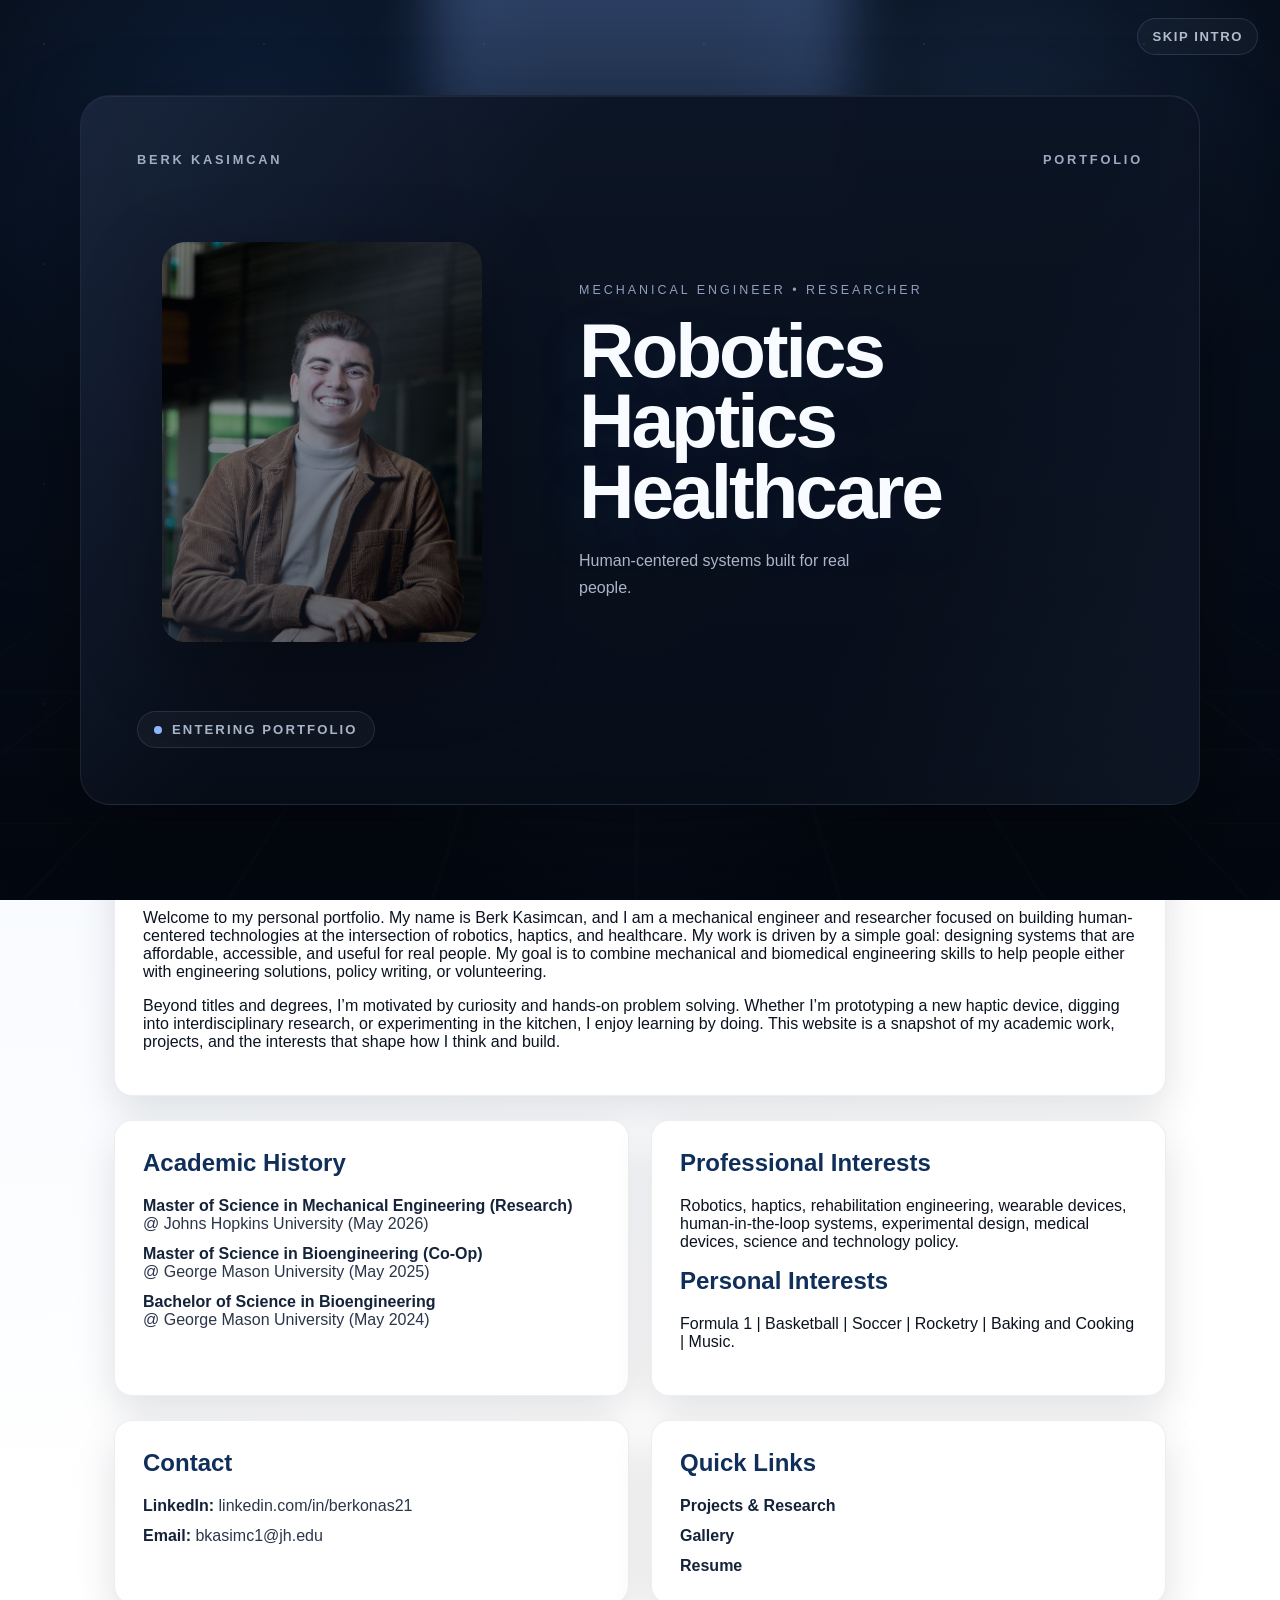
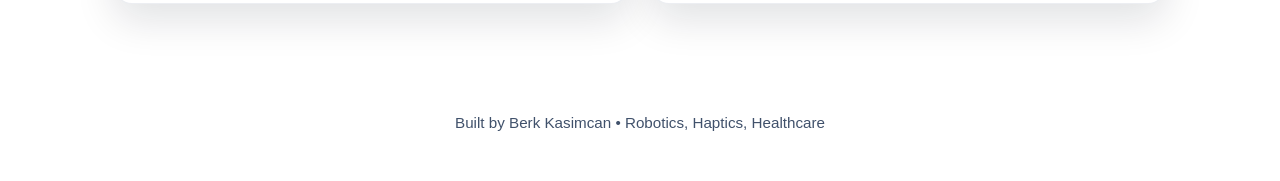
==== commit c925d541: "Bust cached intro assets" ====
--- a/index.html
+++ b/index.html
@@ -26,7 +26,7 @@
   <link rel="preconnect" href="https://fonts.googleapis.com" />
   <link rel="preconnect" href="https://fonts.gstatic.com" crossorigin />
   <link href="https://fonts.googleapis.com/css2?family=Manrope:wght@300;400;500;600;700&display=swap" rel="stylesheet" />
-  <link rel="stylesheet" href="styles.css" />
+  <link rel="stylesheet" href="styles.css?v=20260422b" />
 </head>
 <body>
   <div id="intro-overlay" aria-hidden="true">
@@ -41,8 +41,6 @@
       </div>
       <div class="intro-main">
         <div class="intro-visual" aria-hidden="true">
-          <div class="intro-visual-ring intro-ring-one"></div>
-          <div class="intro-visual-ring intro-ring-two"></div>
           <div class="intro-portrait-shell">
             <img
               src="assets/optimized/images/profile/IMG_0313-960.jpg"
@@ -55,7 +53,6 @@
               onerror="this.onerror=null;this.removeAttribute('srcset');this.removeAttribute('sizes');this.src='assets/images/profile/IMG_0313.png';"
             />
           </div>
-          <div class="intro-crosshair"></div>
         </div>
         <div class="intro-copy">
           <p class="intro-kicker">Mechanical Engineer • Researcher</p>
@@ -196,6 +193,6 @@
       Built by Berk Kasimcan • Robotics, Haptics, Healthcare
     </footer>
   </div>
-  <script src="script.js" defer></script>
+  <script src="script.js?v=20260422b" defer></script>
 </body>
 </html>
--- a/styles.css
+++ b/styles.css
@@ -1522,56 +1522,6 @@
   transition: transform 1.2s cubic-bezier(0.2, 1, 0.22, 1) 0.18s;
 }
 
-.intro-visual-ring,
-.intro-crosshair {
-  position: absolute;
-  inset: 50% auto auto 50%;
-  transform: translate(-50%, -50%) scale(0.84);
-  opacity: 0;
-  transition: transform 1.1s cubic-bezier(0.2, 1, 0.22, 1), opacity 0.9s ease;
-}
-
-.intro-visual-ring {
-  border-radius: 999px;
-  border: 1px solid rgba(148, 187, 255, 0.24);
-}
-
-.intro-ring-one {
-  width: min(88%, 360px);
-  aspect-ratio: 1;
-}
-
-.intro-ring-two {
-  width: min(108%, 430px);
-  aspect-ratio: 1;
-  border-style: dashed;
-  border-color: rgba(148, 187, 255, 0.18);
-  animation: introRingSpin 18s linear infinite;
-}
-
-.intro-crosshair {
-  width: min(78%, 300px);
-  aspect-ratio: 1;
-}
-
-.intro-crosshair::before,
-.intro-crosshair::after {
-  content: "";
-  position: absolute;
-  background: linear-gradient(90deg, transparent, rgba(202, 221, 255, 0.55), transparent);
-}
-
-.intro-crosshair::before {
-  inset: 50% 0 auto;
-  height: 1px;
-}
-
-.intro-crosshair::after {
-  inset: 0 auto 0 50%;
-  width: 1px;
-  background: linear-gradient(180deg, transparent, rgba(202, 221, 255, 0.55), transparent);
-}
-
 .intro-copy {
   position: relative;
 }
@@ -1697,14 +1647,8 @@
   filter: blur(0);
 }
 
-#intro-overlay.is-visible .intro-portrait-shell,
-#intro-overlay.is-visible .intro-visual-ring,
-#intro-overlay.is-visible .intro-crosshair {
+#intro-overlay.is-visible .intro-portrait-shell {
   opacity: 1;
-  transform: translate(-50%, -50%) scale(1);
-}
-
-#intro-overlay.is-visible .intro-portrait-shell {
   transform: translateY(0) scale(1);
 }
 
@@ -1737,11 +1681,6 @@
   0% { transform: translate3d(0, 0, 0); }
   50% { transform: translate3d(-10px, 14px, 0); }
   100% { transform: translate3d(0, 0, 0); }
-}
-
-@keyframes introRingSpin {
-  from { transform: translate(-50%, -50%) rotate(0deg); }
-  to { transform: translate(-50%, -50%) rotate(360deg); }
 }
 
 @keyframes introSweep {
